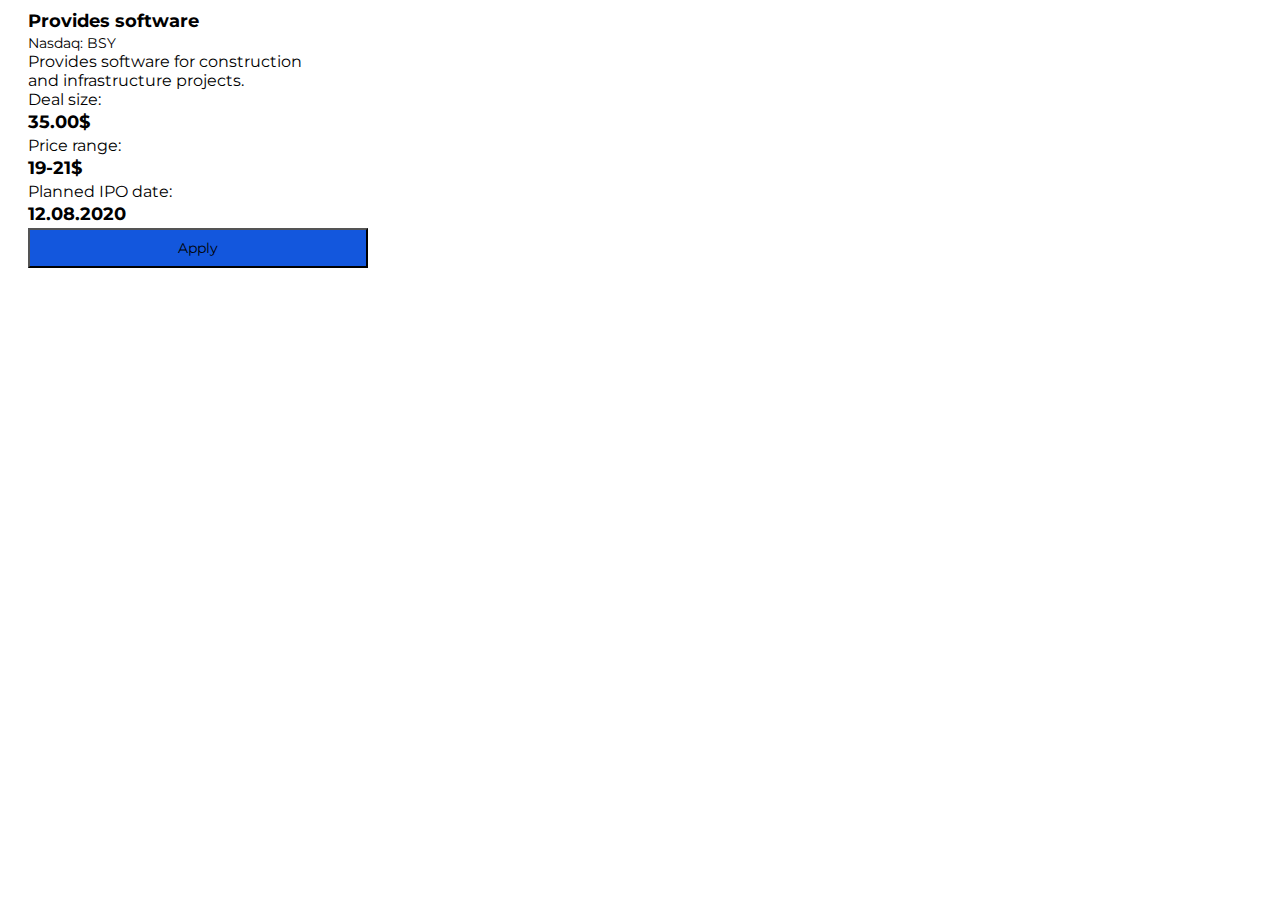
==== index.html @ b0e81a56 "Merge 4a187c4eb39f72363d4805afb7a88d57b3f8b173 into ca5acb4a936f1b5b2e60494f996a5d8785439072" ====
<!DOCTYPE html>
<html lang="en">
<head>
  <meta charset="UTF-8">
  <meta http-equiv="X-UA-Compatible" content="IE=edge">
  <meta name="viewport" content="width=device-width, initial-scale=1.0">
  <link rel="stylesheet" href="style.css">
  <link rel="preconnect" href="https://fonts.googleapis.com">
  <link rel="preconnect" href="https://fonts.gstatic.com" crossorigin>
  <link href="https://fonts.googleapis.com/css2?family=Montserrat:wght@400;600;700&display=swap" rel="stylesheet">
  <title>Document</title>
</head>
<body>
  <div class="card">
    <div class="card__provide">Provides software</div>
    <div class="card__nas">Nasdaq: BSY</div>
    <div class="card__BSY"></div>
    <div class="card__provides">Provides software for construction <br> and infrastructure projects.</div>
    <div class="card__information">
      <div class="flex">
        <div class="card__info">Deal size: </div>
        <div class="card__values">35.00$</div>
        <div class="card__info">Price range: </div>
        <div class="card__values">19-21$</div>
        <div class="card__info">Planned IPO date: </div>
        <div class="card__values">12.08.2020</div>
      </div>
     
    </div>
    <button class="card__button">Apply</button>
    
  </div>
</body>
</html>
---- style.css ----
* {
  box-sizing: border-box;
  font-family: 'Montserrat', sans-serif;
}

.card {
  display: flex;
  flex-direction: column;
  width: max-content;
  margin-left: 20px;
  margin-right: 20px;
}

.card__provide {
  font-weight: bold;
  font-size: 18px;
  line-height: 27px;
}

.card__nas {
  font-size: 14px;
  line-height: 17px;
}

.card__values {
  font-size: 18px;
  line-height: 27px;
  font-weight: bold;
}

.flex {
  display: flex;
  justify-content: space-between;
  flex-direction: column;
}

.card__info {
  justify-content: space-between;
}

.card__button {
  background-color: #1357DD;
  font-size: 14px;
  line-height: 17px;
  width: 340px;
  height: 40px;
}
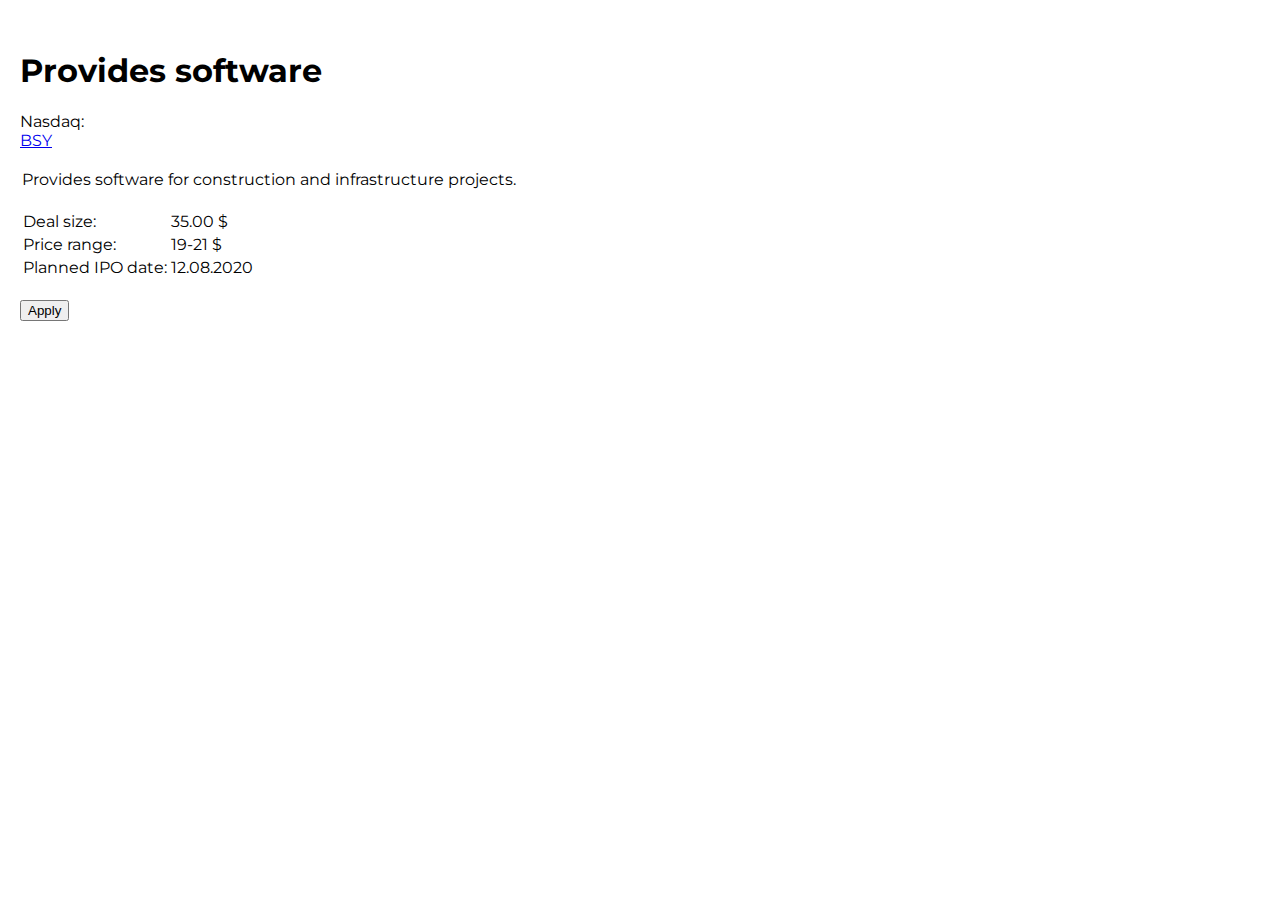
==== commit fb4d4f91: "Merge 229d018046781a9df76e2660b5dc214ce912759e into ca5acb4a936f1b5b2e60494f996a5d8785439072" ====
--- a/index.html
+++ b/index.html
@@ -1,34 +1,50 @@
 <!DOCTYPE html>
 <html lang="en">
-<head>
-  <meta charset="UTF-8">
-  <meta http-equiv="X-UA-Compatible" content="IE=edge">
-  <meta name="viewport" content="width=device-width, initial-scale=1.0">
-  <link rel="stylesheet" href="style.css">
-  <link rel="preconnect" href="https://fonts.googleapis.com">
-  <link rel="preconnect" href="https://fonts.gstatic.com" crossorigin>
-  <link href="https://fonts.googleapis.com/css2?family=Montserrat:wght@400;600;700&display=swap" rel="stylesheet">
-  <title>Document</title>
-</head>
-<body>
-  <div class="card">
-    <div class="card__provide">Provides software</div>
-    <div class="card__nas">Nasdaq: BSY</div>
-    <div class="card__BSY"></div>
-    <div class="card__provides">Provides software for construction <br> and infrastructure projects.</div>
-    <div class="card__information">
-      <div class="flex">
-        <div class="card__info">Deal size: </div>
-        <div class="card__values">35.00$</div>
-        <div class="card__info">Price range: </div>
-        <div class="card__values">19-21$</div>
-        <div class="card__info">Planned IPO date: </div>
-        <div class="card__values">12.08.2020</div>
-      </div>
-     
+    <head>
+        <meta charset="UTF-8">
+        <meta http-equiv="X-UA-Compatible" content="IE=edge">
+        <meta name="viewport" content="width=device-width, initial-scale=1.0">
+        <link rel="stylesheet" href="styles.css">
+        <link rel="preconnect" href="https://fonts.googleapis.com">
+        <link rel="preconnect" href="https://fonts.gstatic.com">
+        <link href="https://fonts.googleapis.com/css2?family=Montserrat:wght@400;600&display=swap" rel="stylesheet">
+        <title>Document</title>
+    </head>
+    <body>
+        <div class="card">
+            <div class="card__title">
+                <h1 class="card__title-name">Provides software </h1>
+                <div class="card__title-content">Nasdaq:</div>
+                <a href="#" class="card__title-link" >BSY</a>
+            </div>
+
+        
+
+        <table class="table">
+            <legend>
+                Provides software for construction and infrastructure projects.
+            </legend>
+
+            <tr>
+                <td class="table__q">Deal size:</td>
+                <td>35.00 $</td>
+            </tr>
+
+            <tr>
+                <td class="table__q">Price range:</td>
+                <td>19-21 $</td>
+            </tr>
+
+            <tr>
+                <td class="table__q">
+                    Planned IPO date:
+                </td>
+                <td>12.08.2020</td>
+            </tr>
+        </table>
+
+        <button type="button" class="card__button">Apply</button>
+
     </div>
-    <button class="card__button">Apply</button>
-    
-  </div>
-</body>
+    </body>
 </html>--- a/styles.css
+++ b/styles.css
@@ -0,0 +1,19 @@
+* {
+    box-sizing: border-box;
+}
+
+body {
+    margin: 0;
+}
+
+html {
+    font-family: 'Montserrat', sans-serif;
+}
+
+.card {
+    display: flex;
+    flex-direction: column;
+    align-items: flex-start;
+    padding: 30px 20px;
+    gap: 20px;
+}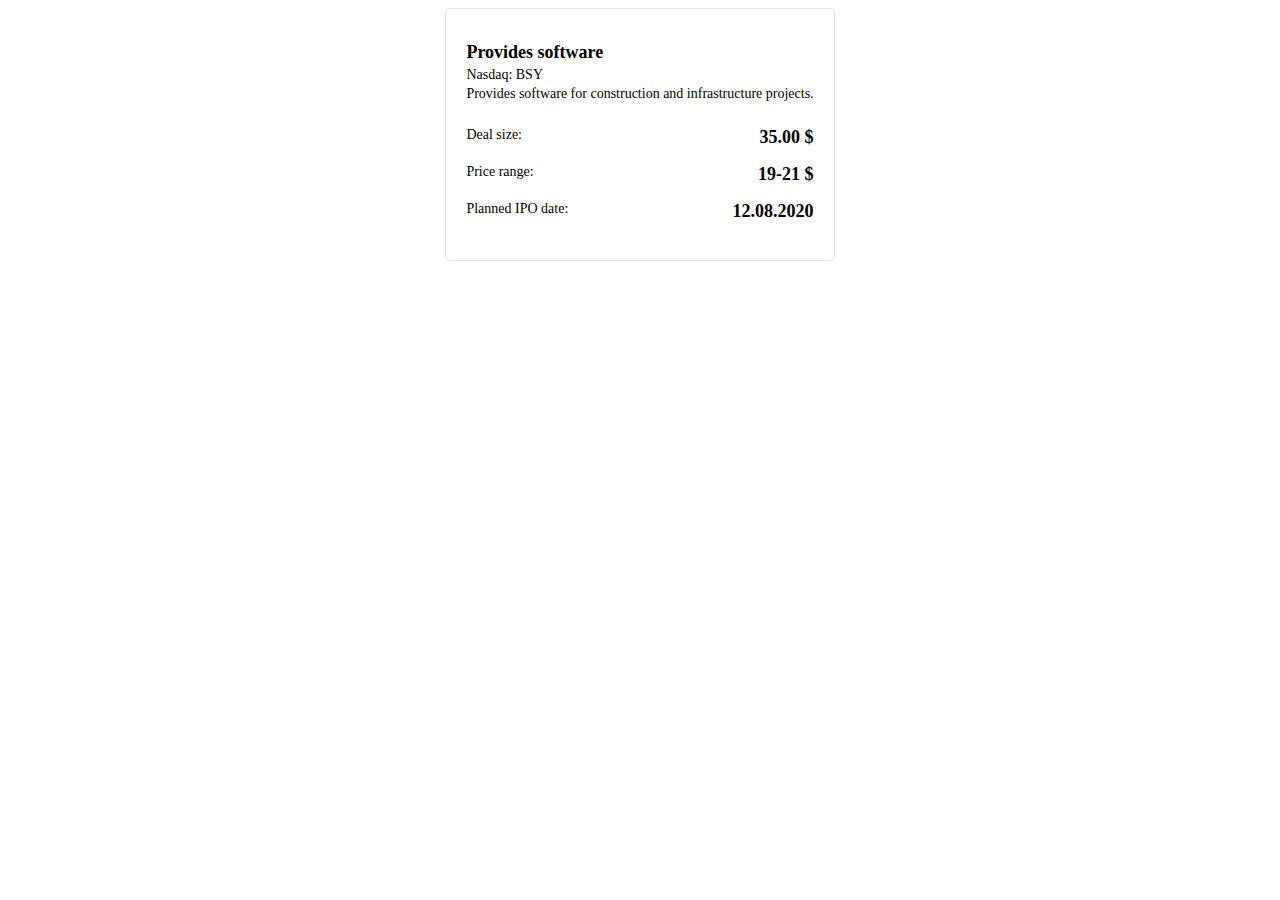
==== commit 9bdb1373: "commit" ====
--- a/index.html
+++ b/index.html
@@ -1,50 +1,34 @@
 <!DOCTYPE html>
 <html lang="en">
-    <head>
-        <meta charset="UTF-8">
-        <meta http-equiv="X-UA-Compatible" content="IE=edge">
-        <meta name="viewport" content="width=device-width, initial-scale=1.0">
-        <link rel="stylesheet" href="styles.css">
-        <link rel="preconnect" href="https://fonts.googleapis.com">
-        <link rel="preconnect" href="https://fonts.gstatic.com">
-        <link href="https://fonts.googleapis.com/css2?family=Montserrat:wght@400;600&display=swap" rel="stylesheet">
-        <title>Document</title>
-    </head>
-    <body>
-        <div class="card">
-            <div class="card__title">
-                <h1 class="card__title-name">Provides software </h1>
-                <div class="card__title-content">Nasdaq:</div>
-                <a href="#" class="card__title-link" >BSY</a>
-            </div>
+<head>
+    <meta charset="UTF-8">
+    <meta http-equiv="X-UA-Compatible" content="IE=edge">
+    <meta name="viewport" content="width=device-width, initial-scale=1.0">
+    <title>Document</title>
+    <link href="https://fonts.googleapis.com/css2?family=Poppins:wght@400;500;700&family=Roboto:wght@400;700&display=swap" rel="stylesheet">
+    <link rel="stylesheet" href="style.css">
+</head>
+<body>
+    <section class="box">
+        <div class="title">
+            <h2 class="title-text">Provides software</h2>
+            <p class="second-text">Nasdaq: BSY</p>
+        </div>
+        <div class="second">Provides software for construction and infrastructure projects.</div>
+        <div class="pricefirst">
+            <p class="price-text">Deal size:</p>
+            <p class="price-number">35.00 $</p>
+        </div>
+        <div class="pricesecond">
+            <p class="price-text">Price range:</p>
+            <p class="price-number">19-21 $</p>
+        </div>
+        <div class="date">
+            <p class="price-text">Planned IPO date:</p>
+            <p class="price-number">12.08.2020</p>
+        </div>
+        <div></div>
 
-        
-
-        <table class="table">
-            <legend>
-                Provides software for construction and infrastructure projects.
-            </legend>
-
-            <tr>
-                <td class="table__q">Deal size:</td>
-                <td>35.00 $</td>
-            </tr>
-
-            <tr>
-                <td class="table__q">Price range:</td>
-                <td>19-21 $</td>
-            </tr>
-
-            <tr>
-                <td class="table__q">
-                    Planned IPO date:
-                </td>
-                <td>12.08.2020</td>
-            </tr>
-        </table>
-
-        <button type="button" class="card__button">Apply</button>
-
-    </div>
-    </body>
+    </section>
+</body>
 </html>--- a/style.css
+++ b/style.css
@@ -0,0 +1,87 @@
+html {
+    font-family: 'Montserrat';
+    font-style: normal;
+}
+
+h2, p {
+    margin: 0;
+    padding: 0;
+}
+
+body {
+    display: flex;
+    justify-content: center;
+    align-items: center;
+}
+.box {
+
+    background-color: white;
+    padding: 30px 20px;
+    border: 1px solid #EBE3E3;
+    border-radius: 5px;
+}
+
+.title-text {
+    font-weight: 700;
+    font-size: 18px;
+    line-height: 27px;
+    color: #000000;
+    border-bottom: 5px;
+}
+
+.second-text {
+    font-weight: 400;
+    font-size: 14px;
+    line-height: 17px;
+
+    color: #000000;
+    border-bottom: 20px;
+}
+
+.second {
+    font-weight: 400;
+    font-size: 14px;
+    line-height: 21px;
+    color: #000000;
+    margin-bottom: 20px;
+}
+.pricefirst {
+    display: flex;
+    justify-content: space-between;
+    margin-bottom: 5px;
+}
+
+.pricesecond {
+    display: flex;
+    justify-content: space-between;
+    margin-bottom: 5px;
+}
+
+.price-text {
+    font-weight: 400;
+font-size: 14px;
+line-height: 21px;
+/* or 21px 
+
+/* Primary dark */
+
+color: #000000;
+margin-bottom: 5px;
+}
+
+.price-number {
+    font-weight: 600;
+    font-size: 18px;
+    line-height: 150%;
+    /* identical to box height, or 27px */
+
+    /* Primary dark */
+
+    color: #000000;
+    margin-bottom: 5px;
+}
+
+.date {
+    display: flex;
+    justify-content: space-between;
+}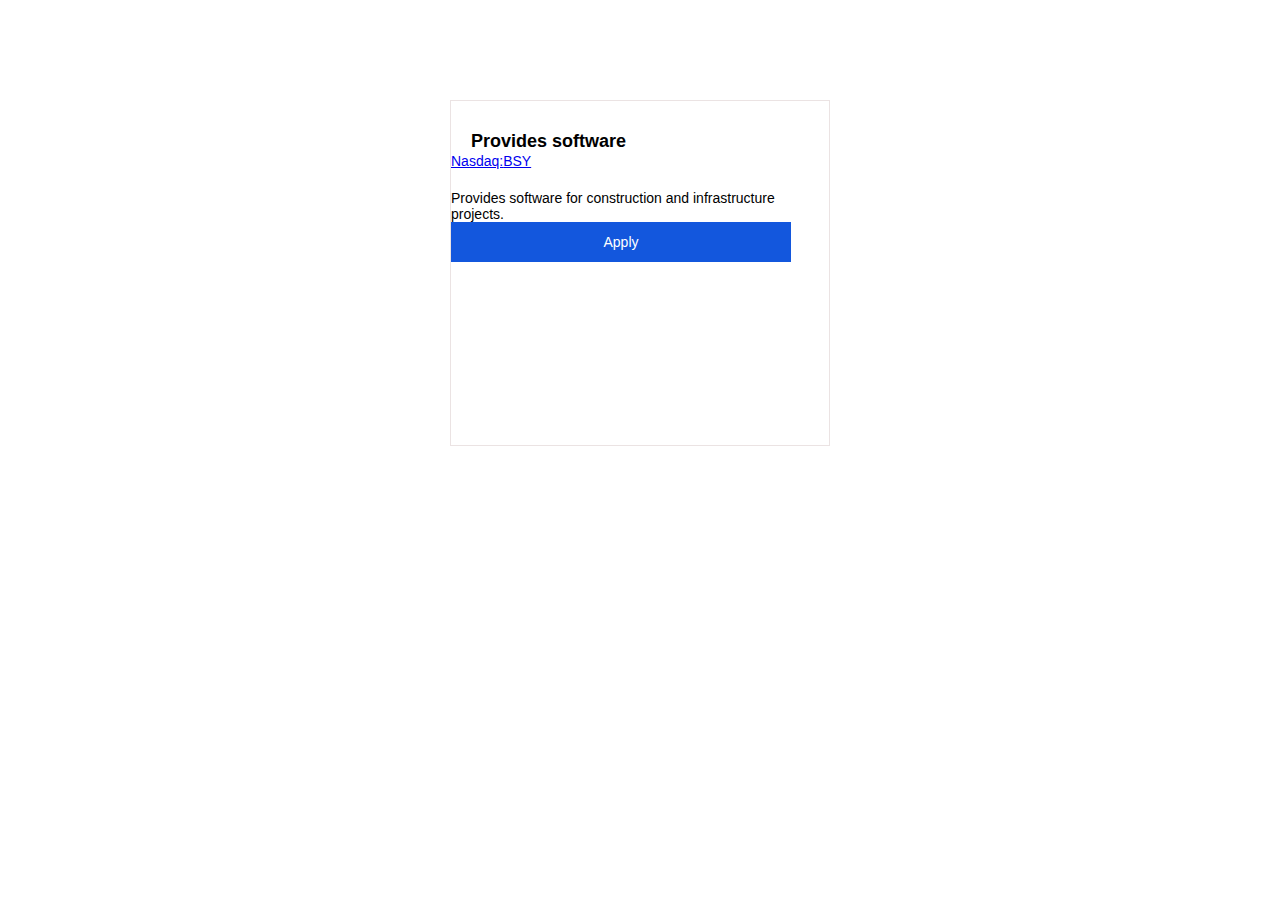
==== commit ceb87111: "Added new files" ====
--- a/index.html
+++ b/index.html
@@ -4,31 +4,17 @@
     <meta charset="UTF-8">
     <meta http-equiv="X-UA-Compatible" content="IE=edge">
     <meta name="viewport" content="width=device-width, initial-scale=1.0">
+    <link rel="stylesheet" href="style.css">
+    <link rel="preconnect" href="https://fonts.googleapis.com">
     <title>Document</title>
-    <link href="https://fonts.googleapis.com/css2?family=Poppins:wght@400;500;700&family=Roboto:wght@400;700&display=swap" rel="stylesheet">
-    <link rel="stylesheet" href="style.css">
 </head>
 <body>
-    <section class="box">
-        <div class="title">
-            <h2 class="title-text">Provides software</h2>
-            <p class="second-text">Nasdaq: BSY</p>
-        </div>
-        <div class="second">Provides software for construction and infrastructure projects.</div>
-        <div class="pricefirst">
-            <p class="price-text">Deal size:</p>
-            <p class="price-number">35.00 $</p>
-        </div>
-        <div class="pricesecond">
-            <p class="price-text">Price range:</p>
-            <p class="price-number">19-21 $</p>
-        </div>
-        <div class="date">
-            <p class="price-text">Planned IPO date:</p>
-            <p class="price-number">12.08.2020</p>
-        </div>
-        <div></div>
-
-    </section>
+    <div class="main__card">
+    <div class="block__card">
+    <div class="first__sentence">Provides software</div>
+    <a class="link" href="#">BSY</a>
+    <div class="second__sentence">Provides software for construction and infrastructure projects.</div>
+    <button class="button">Apply</button>
+</div>
 </body>
 </html>--- a/style.css
+++ b/style.css
@@ -1,87 +1,52 @@
-html {
-    font-family: 'Montserrat';
-    font-style: normal;
-}
-
-h2, p {
-    margin: 0;
-    padding: 0;
+* {
+    box-sizing: border-box;
 }
 
 body {
+    font-family: 'Montserrat', sans-serif;
+}
+.main__card {
     display: flex;
     justify-content: center;
-    align-items: center;
+    margin-top: 100px;
 }
-.box {
-
-    background-color: white;
-    padding: 30px 20px;
-    border: 1px solid #EBE3E3;
-    border-radius: 5px;
+.block__card {
+    width: 380px;
+    height:346px;
+    border: 1px solid  #EBE3E3;
+    s
 }
 
-.title-text {
+.first__sentence {
+    margin-top: 30px;
+    margin-left:  20px;
+    font-size: 18px;
     font-weight: 700;
-    font-size: 18px;
-    line-height: 27px;
-    color: #000000;
-    border-bottom: 5px;
 }
 
-.second-text {
+.link {
+    font-size: 14px;
+}
+
+.link::before {
+    content: "Nasdaq:";
+    text-decoration: none;
+
+}
+
+.second__sentence {
+    margin-top: 20px;
     font-weight: 400;
     font-size: 14px;
-    line-height: 17px;
-
-    color: #000000;
-    border-bottom: 20px;
+    text-align: start;
 }
 
-.second {
-    font-weight: 400;
+.button {
     font-size: 14px;
-    line-height: 21px;
-    color: #000000;
-    margin-bottom: 20px;
-}
-.pricefirst {
-    display: flex;
-    justify-content: space-between;
-    margin-bottom: 5px;
+    background-color:  #1357DD;
+    width: 340px;
+    height: 40px;
+    color:white;
+    border:none;
 }
 
-.pricesecond {
-    display: flex;
-    justify-content: space-between;
-    margin-bottom: 5px;
-}
-
-.price-text {
-    font-weight: 400;
-font-size: 14px;
-line-height: 21px;
-/* or 21px 
-
-/* Primary dark */
-
-color: #000000;
-margin-bottom: 5px;
-}
-
-.price-number {
-    font-weight: 600;
-    font-size: 18px;
-    line-height: 150%;
-    /* identical to box height, or 27px */
-
-    /* Primary dark */
-
-    color: #000000;
-    margin-bottom: 5px;
-}
-
-.date {
-    display: flex;
-    justify-content: space-between;
-}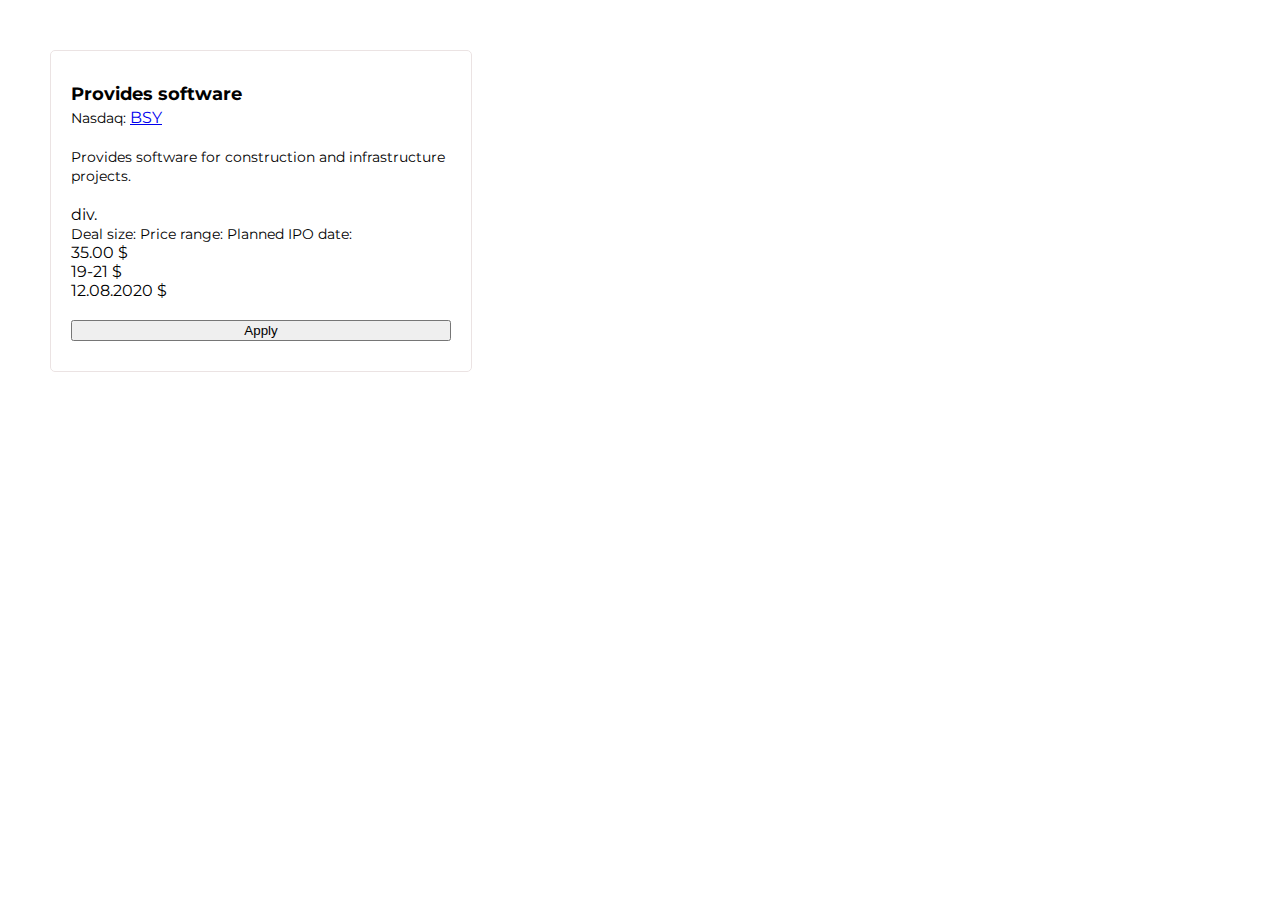
==== commit d60e5b05: "Merge 61030b45bd589a21679fa48f0670e1805a11c93c into ca5acb4a936f1b5b2e60494f996a5d8785439072" ====
--- a/index.html
+++ b/index.html
@@ -1,20 +1,41 @@
 <!DOCTYPE html>
 <html lang="en">
 <head>
-    <meta charset="UTF-8">
-    <meta http-equiv="X-UA-Compatible" content="IE=edge">
-    <meta name="viewport" content="width=device-width, initial-scale=1.0">
-    <link rel="stylesheet" href="style.css">
-    <link rel="preconnect" href="https://fonts.googleapis.com">
-    <title>Document</title>
+  <meta charset="UTF-8">
+  <meta http-equiv="X-UA-Compatible" content="IE=edge">
+  <meta name="viewport" content="width=device-width, initial-scale=1.0">
+  <link rel="preconnect" href="https://fonts.googleapis.com">
+  <link rel="preconnect" href="https://fonts.gstatic.com" crossorigin>
+  <link href="https://fonts.googleapis.com/css2?family=Montserrat:wght@400;600;700&display=swap" rel="stylesheet">
+  <link rel="stylesheet" href="style.css">
+  <title>Card</title>
 </head>
 <body>
-    <div class="main__card">
-    <div class="block__card">
-    <div class="first__sentence">Provides software</div>
-    <a class="link" href="#">BSY</a>
-    <div class="second__sentence">Provides software for construction and infrastructure projects.</div>
-    <button class="button">Apply</button>
-</div>
+   <div class="card">
+    <div class="card__item">
+      <h1 class="card__title">Provides software</h1>
+      <div class="card__second-title">
+        <p class="card__text">Nasdaq:</p>
+        <a class="card__link" href="bsy">bsy</a>
+      </div>
+    </div>
+    <div class="card__item">
+      <p class="card__text">Provides software for construction and infrastructure projects.</p>
+    </div>
+    <div class="card__item">
+      div.
+      <div class="card__container-price-name">
+        <p class="card__text">Deal size:</p>
+        <p class="card__text">Price range:</p>
+        <p class="card__text">Planned IPO date:</p>
+      </div>
+      <div class="card__container-price-value">
+        <p class="card__value">35.00 &#36;</p>
+        <p class="card__value">19-21 &#36;</p>
+        <p class="card__value">12.08.2020 &#36;</p>
+      </div>
+    </div>
+    <button class="card__button">Apply</button>
+   </div>
 </body>
 </html>--- a/style.css
+++ b/style.css
@@ -1,52 +1,45 @@
-* {
-    box-sizing: border-box;
+html {
+  font-family: 'Montserrat', sans-serif;
 }
 
-body {
-    font-family: 'Montserrat', sans-serif;
-}
-.main__card {
-    display: flex;
-    justify-content: center;
-    margin-top: 100px;
-}
-.block__card {
-    width: 380px;
-    height:346px;
-    border: 1px solid  #EBE3E3;
-    s
+body,
+h1,
+p {
+  margin: 0;
 }
 
-.first__sentence {
-    margin-top: 30px;
-    margin-left:  20px;
-    font-size: 18px;
-    font-weight: 700;
+.card {
+  display: flex;
+  flex-direction: column;
+  margin: 50px;
+  padding: 30px 20px;
+  width: 380px;
+  border: 1px solid #EBE3E3;
+  border-radius: 5px;
 }
 
-.link {
-    font-size: 14px;
+.card__item {
+  margin-bottom: 20px;
 }
 
-.link::before {
-    content: "Nasdaq:";
-    text-decoration: none;
-
+.card__title {
+  font-weight: 700;
+  font-size: 18px;
+  line-height: 150%;
+  color: black;
 }
 
-.second__sentence {
-    margin-top: 20px;
-    font-weight: 400;
-    font-size: 14px;
-    text-align: start;
+.card__text {
+  display: inline;
+  font-weight: 400;
+  font-size: 14px;
+  line-height: 17px;
 }
 
-.button {
-    font-size: 14px;
-    background-color:  #1357DD;
-    width: 340px;
-    height: 40px;
-    color:white;
-    border:none;
+.card__link {
+  text-transform: uppercase;
 }
 
+.card__container-price-name {
+  
+}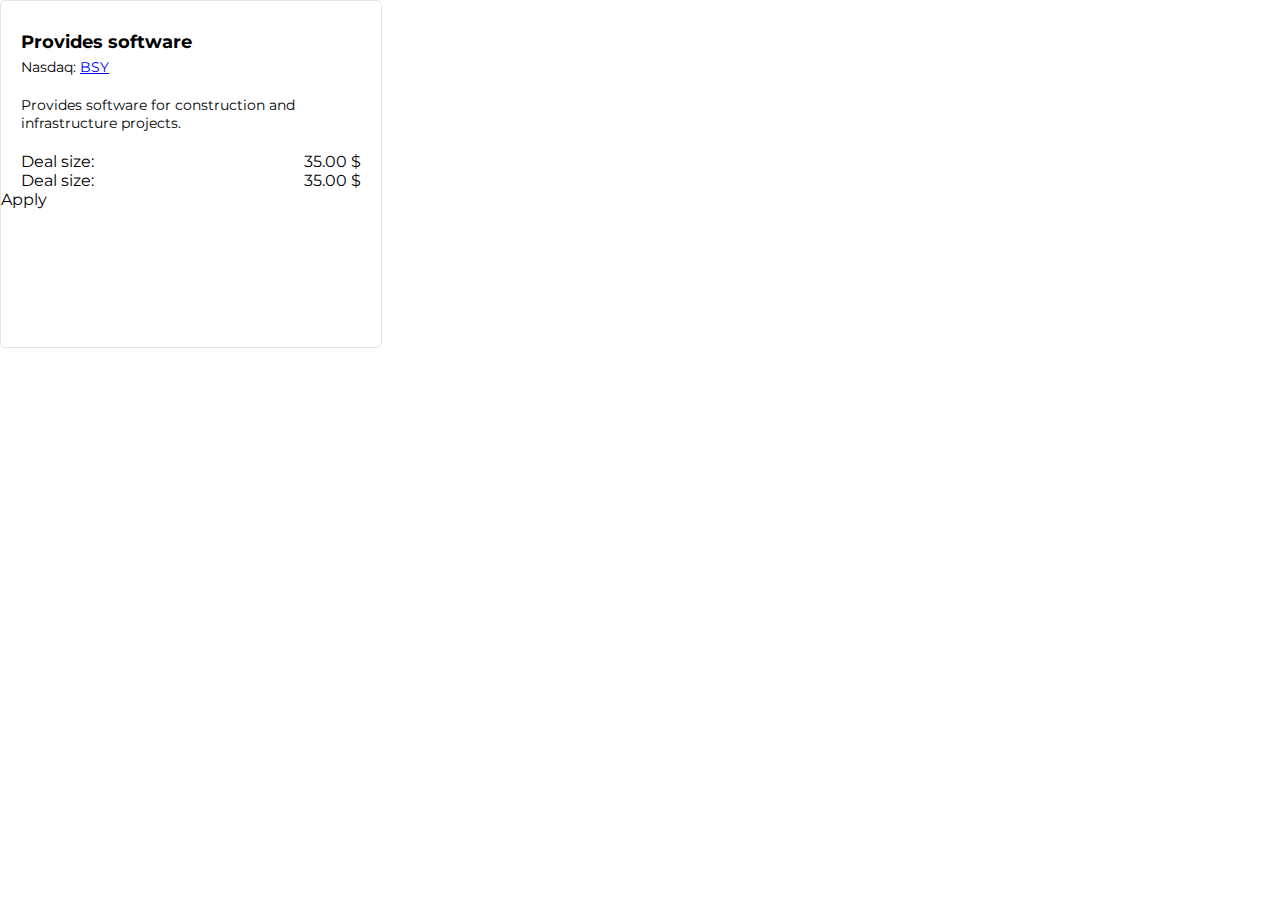
==== commit 9098c351: "Merge edf5d8ec693c7e66c38db808bc541e357597e541 into ca5acb4a936f1b5b2e60494f996a5d8785439072" ====
--- a/index.html
+++ b/index.html
@@ -4,38 +4,46 @@
   <meta charset="UTF-8">
   <meta http-equiv="X-UA-Compatible" content="IE=edge">
   <meta name="viewport" content="width=device-width, initial-scale=1.0">
+  <title>Document</title>
+  <link rel="stylesheet" href="./style.css">
   <link rel="preconnect" href="https://fonts.googleapis.com">
-  <link rel="preconnect" href="https://fonts.gstatic.com" crossorigin>
-  <link href="https://fonts.googleapis.com/css2?family=Montserrat:wght@400;600;700&display=swap" rel="stylesheet">
-  <link rel="stylesheet" href="style.css">
-  <title>Card</title>
+<link rel="preconnect" href="https://fonts.gstatic.com" crossorigin>
+<link href="https://fonts.googleapis.com/css2?family=Montserrat:wght@400;600&family=Roboto:wght@400;500;700&display=swap" rel="stylesheet">
 </head>
 <body>
-   <div class="card">
-    <div class="card__item">
-      <h1 class="card__title">Provides software</h1>
-      <div class="card__second-title">
-        <p class="card__text">Nasdaq:</p>
-        <a class="card__link" href="bsy">bsy</a>
-      </div>
+  <div class="container">
+    <div class="title">Provides software </div>
+    <div class="subtitle">Nasdaq:
+      <a href="#">BSY</a>
     </div>
-    <div class="card__item">
-      <p class="card__text">Provides software for construction and infrastructure projects.</p>
+    <div class="main">Provides software for construction and infrastructure projects.</div>
+    <div class="price">
+      <div class="dealSize">Deal size:</div>
+      <div class="price_dealSize">35.00 $</div>
+      <!-- <div class="priceRange">Price range:</div>
+      <div class="price_priceRange">19-21 $</div>
+      <div class="Planned">
+        Planned IPO date:</div>
+      <div class="price_Planned">12.08.2020</div> -->
     </div>
-    <div class="card__item">
-      div.
-      <div class="card__container-price-name">
-        <p class="card__text">Deal size:</p>
-        <p class="card__text">Price range:</p>
-        <p class="card__text">Planned IPO date:</p>
-      </div>
-      <div class="card__container-price-value">
-        <p class="card__value">35.00 &#36;</p>
-        <p class="card__value">19-21 &#36;</p>
-        <p class="card__value">12.08.2020 &#36;</p>
-      </div>
+    <div class="price">
+      <!-- <div class="priceRange">Price range:</div>
+      <div class="price_priceRange">19-21 $</div>
+      <div class="Planned">
+        Planned IPO date:</div>
+      <div class="price_Planned">12.08.2020</div> -->
     </div>
-    <button class="card__button">Apply</button>
-   </div>
+    <div class="price">
+      <div class="dealSize">Deal size:</div>
+      <div class="price_dealSize">35.00 $</div>
+      <!-- <div class="priceRange">Price range:</div>
+      <div class="price_priceRange">19-21 $</div>
+      <div class="Planned">
+        Planned IPO date:</div>
+      <div class="price_Planned">12.08.2020</div> -->
+    </div>
+
+    <div class="button">Apply</div>
+  </div>
 </body>
 </html>--- a/style.css
+++ b/style.css
@@ -1,45 +1,40 @@
-html {
-  font-family: 'Montserrat', sans-serif;
-}
-
-body,
-h1,
-p {
+body {
   margin: 0;
 }
 
-.card {
-  display: flex;
-  flex-direction: column;
-  margin: 50px;
-  padding: 30px 20px;
+html {
+  font-family: 'Montserrat';
+}
+
+.container {
   width: 380px;
+  height: 346px;
+  background: #FFFFFF;
   border: 1px solid #EBE3E3;
   border-radius: 5px;
 }
 
-.card__item {
-  margin-bottom: 20px;
+.title {
+  margin: 30px 0 5px 20px;
+  text-align: start;
+  font-weight: 700;
+  font-size: 18px;
 }
 
-.card__title {
-  font-weight: 700;
-  font-size: 18px;
-  line-height: 150%;
-  color: black;
+.subtitle {
+  font-weight: 400;
+  font-size: 14px;
+  margin-left: 20px;
 }
 
-.card__text {
-  display: inline;
+.main {
   font-weight: 400;
   font-size: 14px;
-  line-height: 17px;
+  margin: 20px 20px;
 }
 
-.card__link {
-  text-transform: uppercase;
-}
-
-.card__container-price-name {
-  
+.price {
+  display: flex;
+  justify-content: space-between;
+  margin: 0 20px;
 }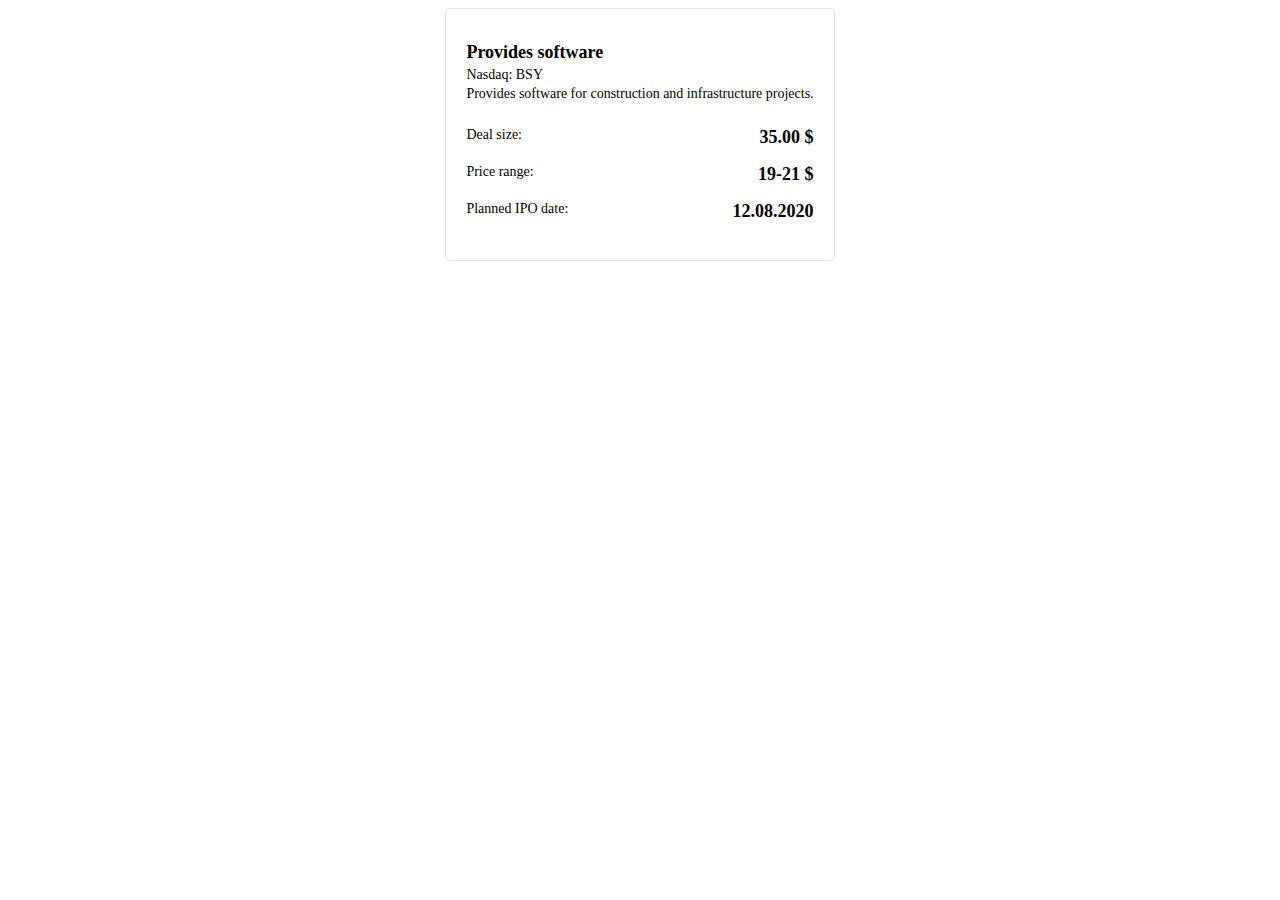
==== commit 9966715f: "Merge 9bdb137330bbdeb71f52d6bdff6cb388a236263a into ca5acb4a936f1b5b2e60494f996a5d8785439072" ====
--- a/index.html
+++ b/index.html
@@ -1,49 +1,34 @@
 <!DOCTYPE html>
 <html lang="en">
 <head>
-  <meta charset="UTF-8">
-  <meta http-equiv="X-UA-Compatible" content="IE=edge">
-  <meta name="viewport" content="width=device-width, initial-scale=1.0">
-  <title>Document</title>
-  <link rel="stylesheet" href="./style.css">
-  <link rel="preconnect" href="https://fonts.googleapis.com">
-<link rel="preconnect" href="https://fonts.gstatic.com" crossorigin>
-<link href="https://fonts.googleapis.com/css2?family=Montserrat:wght@400;600&family=Roboto:wght@400;500;700&display=swap" rel="stylesheet">
+    <meta charset="UTF-8">
+    <meta http-equiv="X-UA-Compatible" content="IE=edge">
+    <meta name="viewport" content="width=device-width, initial-scale=1.0">
+    <title>Document</title>
+    <link href="https://fonts.googleapis.com/css2?family=Poppins:wght@400;500;700&family=Roboto:wght@400;700&display=swap" rel="stylesheet">
+    <link rel="stylesheet" href="style.css">
 </head>
 <body>
-  <div class="container">
-    <div class="title">Provides software </div>
-    <div class="subtitle">Nasdaq:
-      <a href="#">BSY</a>
-    </div>
-    <div class="main">Provides software for construction and infrastructure projects.</div>
-    <div class="price">
-      <div class="dealSize">Deal size:</div>
-      <div class="price_dealSize">35.00 $</div>
-      <!-- <div class="priceRange">Price range:</div>
-      <div class="price_priceRange">19-21 $</div>
-      <div class="Planned">
-        Planned IPO date:</div>
-      <div class="price_Planned">12.08.2020</div> -->
-    </div>
-    <div class="price">
-      <!-- <div class="priceRange">Price range:</div>
-      <div class="price_priceRange">19-21 $</div>
-      <div class="Planned">
-        Planned IPO date:</div>
-      <div class="price_Planned">12.08.2020</div> -->
-    </div>
-    <div class="price">
-      <div class="dealSize">Deal size:</div>
-      <div class="price_dealSize">35.00 $</div>
-      <!-- <div class="priceRange">Price range:</div>
-      <div class="price_priceRange">19-21 $</div>
-      <div class="Planned">
-        Planned IPO date:</div>
-      <div class="price_Planned">12.08.2020</div> -->
-    </div>
+    <section class="box">
+        <div class="title">
+            <h2 class="title-text">Provides software</h2>
+            <p class="second-text">Nasdaq: BSY</p>
+        </div>
+        <div class="second">Provides software for construction and infrastructure projects.</div>
+        <div class="pricefirst">
+            <p class="price-text">Deal size:</p>
+            <p class="price-number">35.00 $</p>
+        </div>
+        <div class="pricesecond">
+            <p class="price-text">Price range:</p>
+            <p class="price-number">19-21 $</p>
+        </div>
+        <div class="date">
+            <p class="price-text">Planned IPO date:</p>
+            <p class="price-number">12.08.2020</p>
+        </div>
+        <div></div>
 
-    <div class="button">Apply</div>
-  </div>
+    </section>
 </body>
 </html>--- a/style.css
+++ b/style.css
@@ -1,40 +1,87 @@
-body {
-  margin: 0;
+html {
+    font-family: 'Montserrat';
+    font-style: normal;
 }
 
-html {
-  font-family: 'Montserrat';
+h2, p {
+    margin: 0;
+    padding: 0;
 }
 
-.container {
-  width: 380px;
-  height: 346px;
-  background: #FFFFFF;
-  border: 1px solid #EBE3E3;
-  border-radius: 5px;
+body {
+    display: flex;
+    justify-content: center;
+    align-items: center;
+}
+.box {
+
+    background-color: white;
+    padding: 30px 20px;
+    border: 1px solid #EBE3E3;
+    border-radius: 5px;
 }
 
-.title {
-  margin: 30px 0 5px 20px;
-  text-align: start;
-  font-weight: 700;
-  font-size: 18px;
+.title-text {
+    font-weight: 700;
+    font-size: 18px;
+    line-height: 27px;
+    color: #000000;
+    border-bottom: 5px;
 }
 
-.subtitle {
-  font-weight: 400;
-  font-size: 14px;
-  margin-left: 20px;
+.second-text {
+    font-weight: 400;
+    font-size: 14px;
+    line-height: 17px;
+
+    color: #000000;
+    border-bottom: 20px;
 }
 
-.main {
-  font-weight: 400;
-  font-size: 14px;
-  margin: 20px 20px;
+.second {
+    font-weight: 400;
+    font-size: 14px;
+    line-height: 21px;
+    color: #000000;
+    margin-bottom: 20px;
+}
+.pricefirst {
+    display: flex;
+    justify-content: space-between;
+    margin-bottom: 5px;
 }
 
-.price {
-  display: flex;
-  justify-content: space-between;
-  margin: 0 20px;
+.pricesecond {
+    display: flex;
+    justify-content: space-between;
+    margin-bottom: 5px;
+}
+
+.price-text {
+    font-weight: 400;
+font-size: 14px;
+line-height: 21px;
+/* or 21px 
+
+/* Primary dark */
+
+color: #000000;
+margin-bottom: 5px;
+}
+
+.price-number {
+    font-weight: 600;
+    font-size: 18px;
+    line-height: 150%;
+    /* identical to box height, or 27px */
+
+    /* Primary dark */
+
+    color: #000000;
+    margin-bottom: 5px;
+}
+
+.date {
+    display: flex;
+    justify-content: space-between;
 }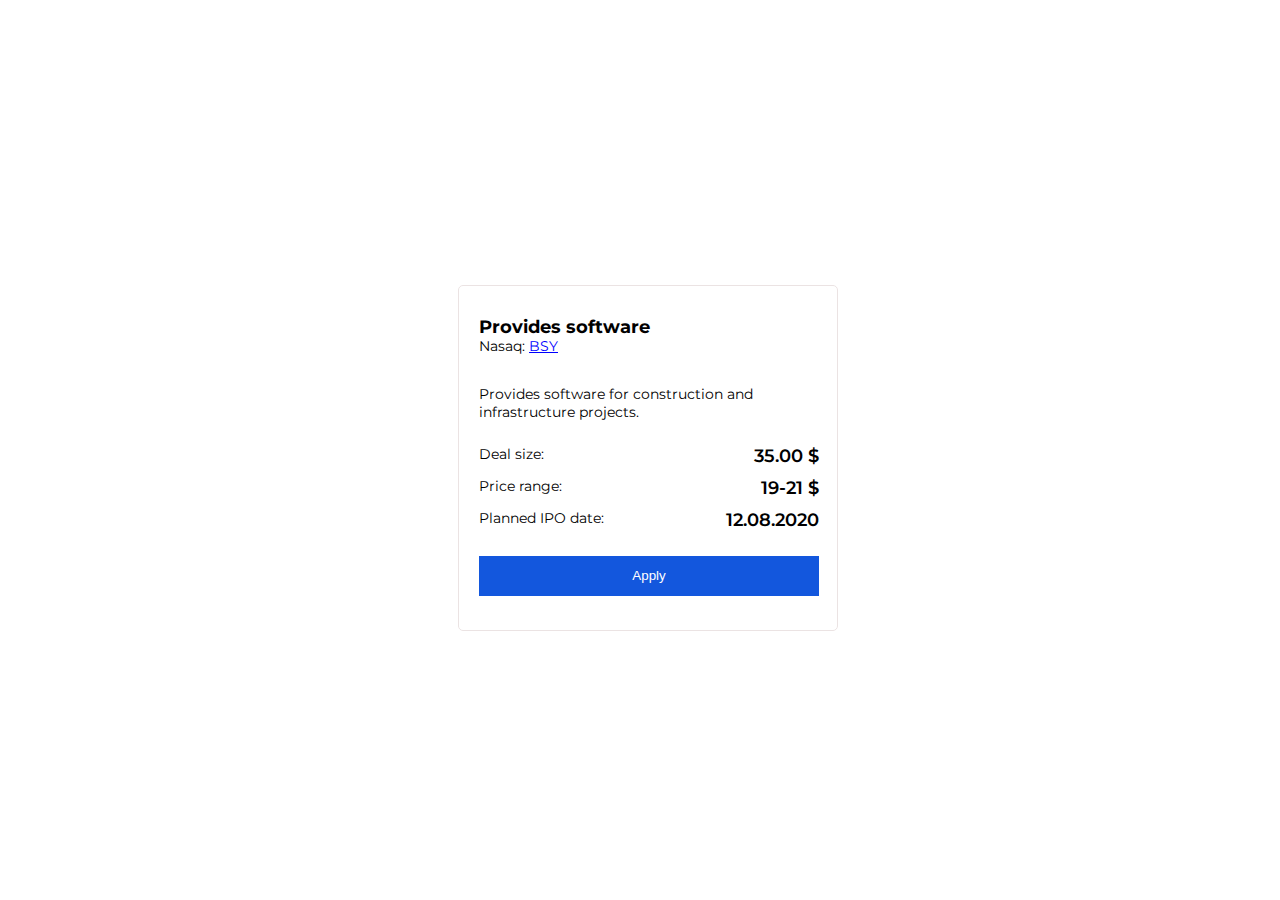
==== commit 7dbe190e: "Merge fb3b7990c7564ef6d1ec48d059956a62673a6bf7 into ca5acb4a936f1b5b2e60494f996a5d8785439072" ====
--- a/index.html
+++ b/index.html
@@ -4,31 +4,27 @@
     <meta charset="UTF-8">
     <meta http-equiv="X-UA-Compatible" content="IE=edge">
     <meta name="viewport" content="width=device-width, initial-scale=1.0">
+    <link rel="stylesheet" href="style.css">
+    <link rel="preconnect" href="https://fonts.googleapis.com">
+    <link rel="preconnect" href="https://fonts.gstatic.com" crossorigin>
+    <link href="https://fonts.googleapis.com/css2?family=Montserrat:wght@400;700&display=swap" rel="stylesheet">
+    
+
     <title>Document</title>
-    <link href="https://fonts.googleapis.com/css2?family=Poppins:wght@400;500;700&family=Roboto:wght@400;700&display=swap" rel="stylesheet">
-    <link rel="stylesheet" href="style.css">
 </head>
 <body>
-    <section class="box">
-        <div class="title">
-            <h2 class="title-text">Provides software</h2>
-            <p class="second-text">Nasdaq: BSY</p>
-        </div>
-        <div class="second">Provides software for construction and infrastructure projects.</div>
-        <div class="pricefirst">
-            <p class="price-text">Deal size:</p>
-            <p class="price-number">35.00 $</p>
-        </div>
-        <div class="pricesecond">
-            <p class="price-text">Price range:</p>
-            <p class="price-number">19-21 $</p>
-        </div>
-        <div class="date">
-            <p class="price-text">Planned IPO date:</p>
-            <p class="price-number">12.08.2020</p>
-        </div>
-        <div></div>
-
-    </section>
+    <div class="block__card">
+    <div class="first__sentence">Provides software</div>
+    <div class="link">Nasaq: <a href="#">BSY</a></div>
+    <div class="second__sentence">Provides software for construction and infrastructure projects.</div>
+    <div class="mini__block">
+        <div class="text__block--1">Deal size:</div>
+        <div class="text__block--2">35.00 $</div>
+        <div class="text__block--1">Price range:</div>
+        <div class="text__block--2">19-21 $ </div>
+        <div class="text__block--1">Planned IPO date: </div>
+        <div class="text__block--2">12.08.2020 </div>
+    </div>
+    <button class="button">Apply</button>
 </body>
 </html>--- a/style.css
+++ b/style.css
@@ -1,87 +1,68 @@
-html {
-    font-family: 'Montserrat';
-    font-style: normal;
-}
-
-h2, p {
-    margin: 0;
-    padding: 0;
+* {
+    box-sizing: border-box;
 }
 
 body {
-    display: flex;
-    justify-content: center;
-    align-items: center;
+    font-family: 'Montserrat', sans-serif;
+    display: block;
+    position: absolute;
+    left: 50%;
+    top: 50%;
+    transform: translate(-50%,-50%);
+    font-size: 14px;
+
 }
-.box {
 
-    background-color: white;
-    padding: 30px 20px;
-    border: 1px solid #EBE3E3;
+.block__card {
+    width: 380px;
+    height:346px;
+    border: 1px solid  #EBE3E3;
+    display: grid;
+    grid-template-columns: repeat(1,1fr);
+    position: relative;
+    padding: 0 20px;
     border-radius: 5px;
 }
 
-.title-text {
-    font-weight: 700;
+.first__sentence {
+    margin-top: 30px;
     font-size: 18px;
-    line-height: 27px;
-    color: #000000;
-    border-bottom: 5px;
+    text-align: start;
+    font-weight: bold;
 }
 
-.second-text {
-    font-weight: 400;
+.link {
     font-size: 14px;
-    line-height: 17px;
-
-    color: #000000;
-    border-bottom: 20px;
+    transform: translateY(-15px);
+}
+a {
+    color:blue
 }
 
-.second {
-    font-weight: 400;
-    font-size: 14px;
-    line-height: 21px;
-    color: #000000;
-    margin-bottom: 20px;
-}
-.pricefirst {
-    display: flex;
-    justify-content: space-between;
-    margin-bottom: 5px;
+.second__sentence {
+    text-align: start;
+    font-style: normal;
+    margin-bottom: 10px;
 }
 
-.pricesecond {
-    display: flex;
-    justify-content: space-between;
-    margin-bottom: 5px;
+.button {
+    background-color:  #1357DD;
+    width: 340px;
+    height: 40px;
+    color:white;
+    border:none;
+    margin: 20px auto;
+    
 }
 
-.price-text {
-    font-weight: 400;
-font-size: 14px;
-line-height: 21px;
-/* or 21px 
-
-/* Primary dark */
-
-color: #000000;
-margin-bottom: 5px;
+.mini__block {
+display: grid;
+grid-template-columns: repeat(2,2fr); 
+gap: 5px 0;  
 }
 
-.price-number {
+.text__block--2 {
+    font-size: 18px;
+    text-align: end;
     font-weight: 600;
-    font-size: 18px;
-    line-height: 150%;
-    /* identical to box height, or 27px */
-
-    /* Primary dark */
-
-    color: #000000;
-    margin-bottom: 5px;
-}
-
-.date {
-    display: flex;
-    justify-content: space-between;
 }